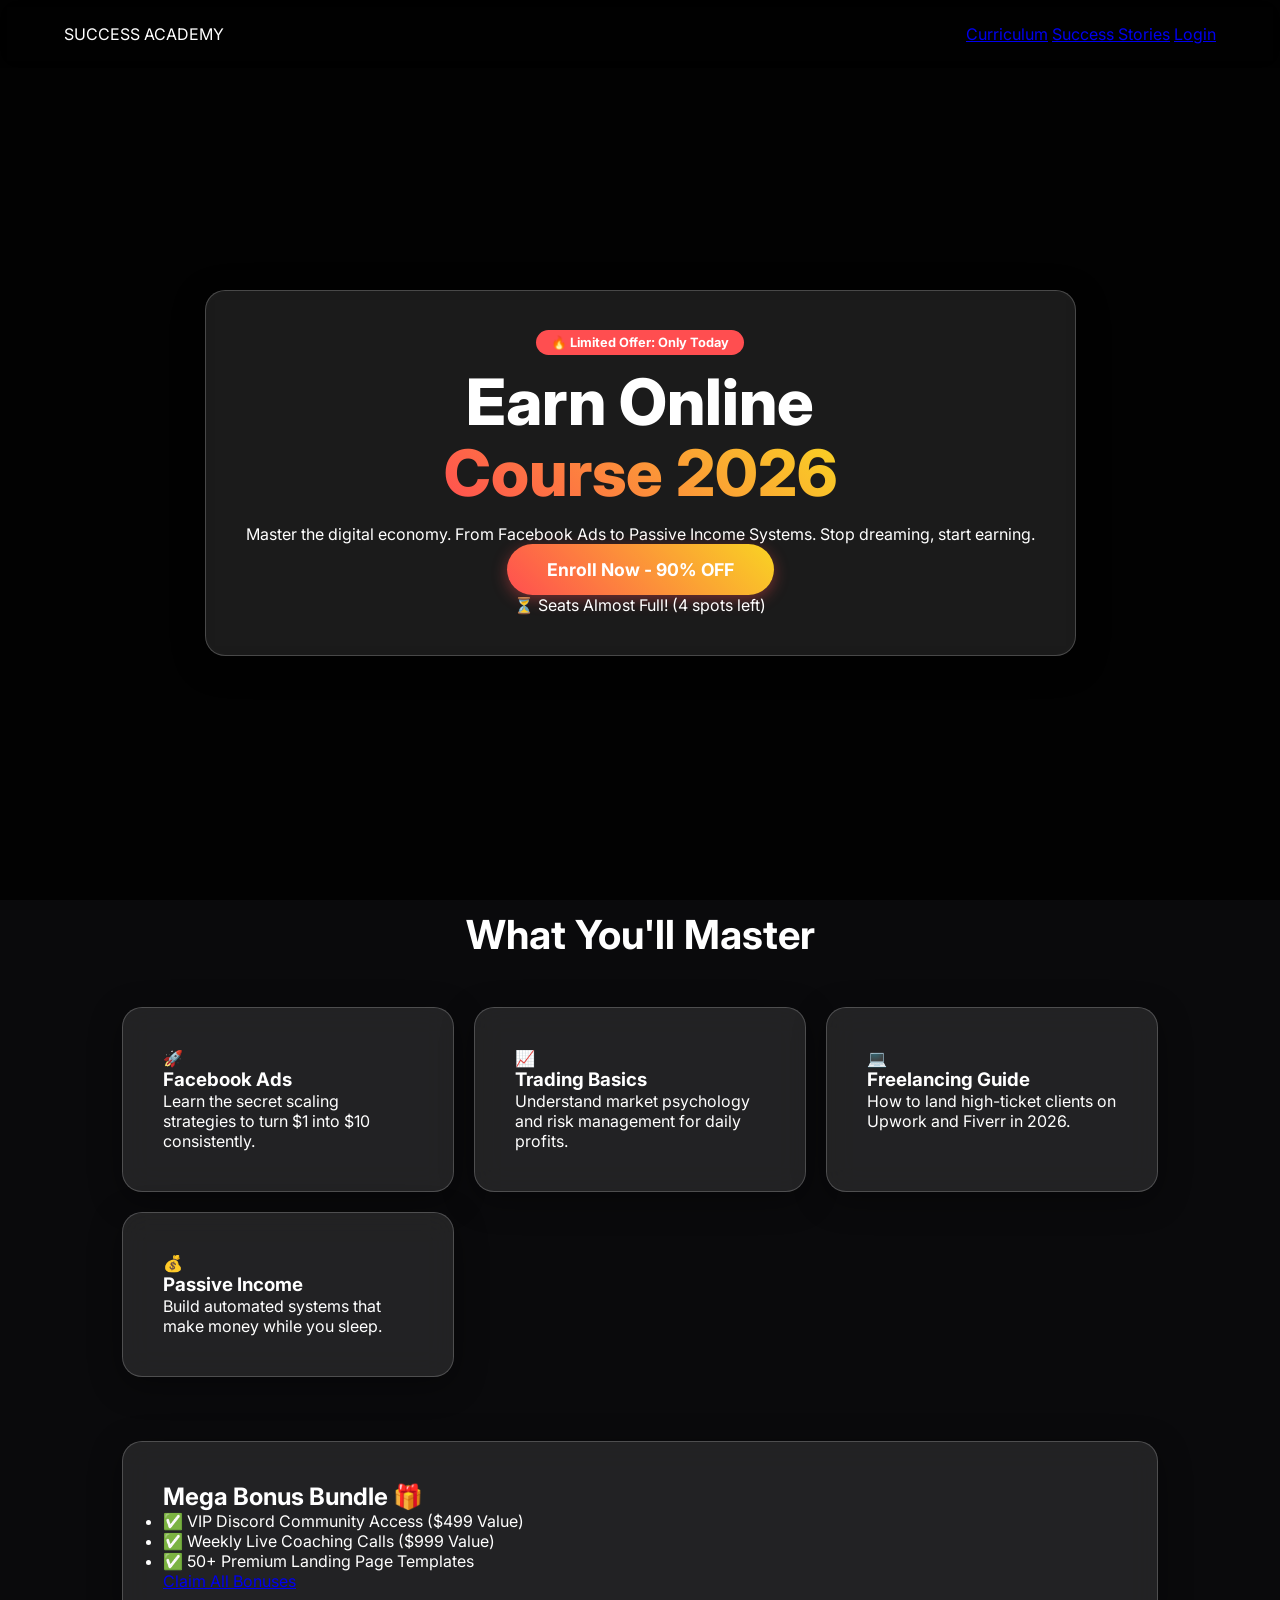
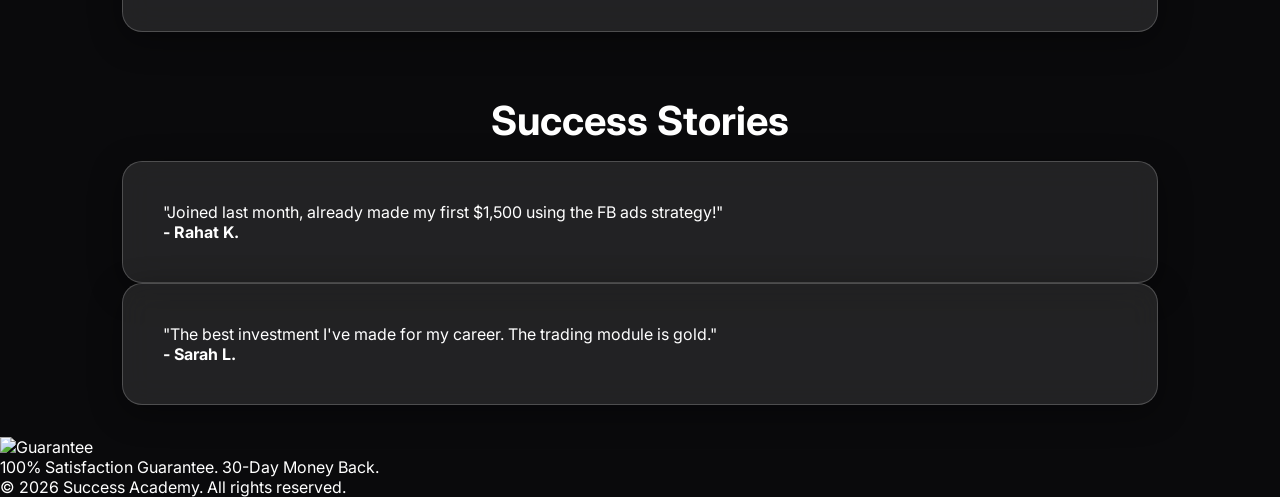
==== index.html @ ff8fad7e "first commit" ====
<!DOCTYPE html>
<html lang="en">
<head>
    <meta charset="UTF-8">
    <meta name="viewport" content="width=device-width, initial-scale=1.0">
    <title>Success Academy | Earn Online 2026</title>
    <link rel="stylesheet" href="style.css">
    <link href="https://fonts.googleapis.com/css2?family=Inter:wght@300;400;600;800&display=swap" rel="stylesheet">
</head>
<body>
    <div class="bg-overlay"></div>
    
    <nav class="glass-nav">
        <div class="logo">SUCCESS ACADEMY</div>
        <div class="nav-links">
            <a href="#features">Curriculum</a>
            <a href="#testimonials">Success Stories</a>
            <a href="payment.html" class="btn-small">Login</a>
        </div>
    </nav>

    <header class="hero">
        <div class="glass-card hero-content">
            <span class="badge">🔥 Limited Offer: Only Today</span>
            <h1>Earn Online <br><span class="gradient-text">Course 2026</span></h1>
            <p>Master the digital economy. From Facebook Ads to Passive Income Systems. Stop dreaming, start earning.</p>
            <div class="cta-group">
                <a href="payment.html" class="btn-primary">Enroll Now - 90% OFF</a>
                <p class="urgency-text">⏳ Seats Almost Full! (4 spots left)</p>
            </div>
        </div>
    </header>

    <section id="features" class="container">
        <h2 class="section-title">What You'll Master</h2>
        <div class="grid">
            <div class="glass-card feature-card">
                <div class="icon">🚀</div>
                <h3>Facebook Ads</h3>
                <p>Learn the secret scaling strategies to turn $1 into $10 consistently.</p>
            </div>
            <div class="glass-card feature-card">
                <div class="icon">📈</div>
                <h3>Trading Basics</h3>
                <p>Understand market psychology and risk management for daily profits.</p>
            </div>
           <div class="glass-card feature-card">
                <div class="icon">💻</div>
                <h3>Freelancing Guide</h3>
                <p>How to land high-ticket clients on Upwork and Fiverr in 2026.</p>
            </div>
           <div class="glass-card feature-card">
                <div class="icon">💰</div>
                <h3>Passive Income</h3>
                <p>Build automated systems that make money while you sleep.</p>
            </div>
        </div>
    </section>

    <section class="bonus-section container">
        <div class="glass-card bonus-card">
            <div class="bonus-content">
                <h2>Mega Bonus Bundle 🎁</h2>
                <ul>
                    <li>✅ VIP Discord Community Access ($499 Value)</li>
                    <li>✅ Weekly Live Coaching Calls ($999 Value)</li>
                    <li>✅ 50+ Premium Landing Page Templates</li>
                </ul>
                <a href="payment.html" class="btn-secondary">Claim All Bonuses</a>
            </div>
        </div>
    </section>

    <section id="testimonials" class="container">
        <h2 class="section-title">Success Stories</h2>
        <div class="testimonial-grid">
            <div class="glass-card review">
                <p>"Joined last month, already made my first $1,500 using the FB ads strategy!"</p>
                <h4>- Rahat K.</h4>
            </div>
            <div class="glass-card review">
                <p>"The best investment I've made for my career. The trading module is gold."</p>
                <h4>- Sarah L.</h4>
            </div>
        </div>
    </section>

    <footer class="glass-footer">
        <div class="guarantee">
            <img src="https://cdn-icons-png.flaticon.com/512/2558/2558313.png" alt="Guarantee" width="50">
            <p>100% Satisfaction Guarantee. 30-Day Money Back.</p>
        </div>
        <p>&copy; 2026 Success Academy. All rights reserved.</p>
    </footer>

    <script src="script.js"></script>
</body>
</html>
---- style.css ----
:root {
    --primary: #ff4e50;
    --secondary: #f9d423;
    --glass: rgba(255, 255, 255, 0.1);
    --glass-border: rgba(255, 255, 255, 0.2);
    --text: #ffffff;
}

* {
    margin: 0;
    padding: 0;
    box-sizing: border-box;
    font-family: 'Inter', sans-serif;
}

body {
    background-color: #0a0a0c;
    color: var(--text);
    overflow-x: hidden;
}

/* Background Floral Overlay */
.bg-overlay {
    position: fixed;
    top: 0;
    left: 0;
    width: 100%;
    height: 100%;
    background: linear-gradient(rgba(0,0,0,0.8), rgba(0,0,0,0.8)), 
                url('https://images.unsplash.com/photo-1522748906645-95d8adfd52c7?ixlib=rb-1.2.1&auto=format&fit=crop&w=1920&q=80');
    background-size: cover;
    z-index: -1;
}

.container {
    max-width: 1100px;
    margin: 0 auto;
    padding: 2rem;
}

/* Glassmorphism Effect */
.glass-card {
    background: var(--glass);
    backdrop-filter: blur(15px);
    -webkit-backdrop-filter: blur(15px);
    border: 1px solid var(--glass-border);
    border-radius: 20px;
    padding: 2.5rem;
    box-shadow: 0 8px 32px 0 rgba(0, 0, 0, 0.37);
    transition: transform 0.3s ease;
}

.glass-card:hover {
    transform: translateY(-5px) rotateX(2deg);
}

/* Header & Hero */
.glass-nav {
    display: flex;
    justify-content: space-between;
    align-items: center;
    padding: 1.5rem 5%;
    background: rgba(0, 0, 0, 0.3);
    backdrop-filter: blur(10px);
    position: sticky;
    top: 0;
    z-index: 100;
}

.hero {
    height: 90vh;
    display: flex;
    align-items: center;
    justify-content: center;
    text-align: center;
}

.hero h1 {
    font-size: 4rem;
    font-weight: 800;
    line-height: 1.1;
    margin: 1rem 0;
}

.gradient-text {
    background: linear-gradient(45deg, var(--primary), var(--secondary));
    -webkit-background-clip: text;
    -webkit-text-fill-color: transparent;
}

.badge {
    background: var(--primary);
    padding: 5px 15px;
    border-radius: 20px;
    font-size: 0.8rem;
    font-weight: bold;
}

/* Buttons */
.btn-primary {
    background: linear-gradient(45deg, #ff4e50, #f9d423);
    color: #fff;
    border: none;
    padding: 15px 40px;
    border-radius: 50px;
    font-size: 1.1rem;
    font-weight: bold;
    cursor: pointer;
    text-decoration: none;
    display: inline-block;
    transition: 0.3s;
    box-shadow: 0 4px 15px rgba(255, 78, 80, 0.4);
}

.btn-primary:hover {
    transform: scale(1.05);
    box-shadow: 0 6px 20px rgba(255, 78, 80, 0.6);
}

/* Features Grid */
.grid {
    display: grid;
    grid-template-columns: repeat(auto-fit, minmax(250px, 1fr));
    gap: 20px;
    margin-top: 3rem;
}

.section-title {
    text-align: center;
    font-size: 2.5rem;
    margin-bottom: 1rem;
}

/* Payment Page Specifics */
.payment-container {
    display: flex;
    justify-content: center;
    align-items: center;
    min-height: 100vh;
}

.payment-card {
    width: 100%;
    max-width: 500px;
    text-align: center;
}

.payment-methods {
    margin: 2rem 0;
    text-align: left;
}

.method {
    background: rgba(255, 255, 255, 0.05);
    padding: 15px;
    margin-bottom: 10px;
    border-radius: 10px;
    display: flex;
    justify-content: space-between;
}

.input-group {
    margin-top: 2rem;
}

input {
    width: 100%;
    padding: 15px;
    border-radius: 10px;
    border: 1px solid var(--glass-border);
    background: rgba(0, 0, 0, 0.3);
    color: white;
    margin: 10px 0;
}

/* Status Messages */
.status-box {
    margin-top: 1.5rem;
    padding: 15px;
    border-radius: 10px;
    display: none;
}

.success { background: rgba(46, 213, 115, 0.2); color: #2ed573; display: block; border: 1px solid #2ed573; }
.error { background: rgba(255, 71, 87, 0.2); color: #ff4757; display: block; border: 1px solid #ff4757; }
.loading { background: rgba(255, 255, 255, 0.1); color: #fff; display: block; }

.admin-btn {
    background: none;
    border: none;
    color: rgba(255,255,255,0.3);
    cursor: pointer;
    margin-top: 20px;
}

@media (max-width: 768px) {
    .hero h1 { font-size: 2.5rem; }
    .nav-links { display: none; }
}
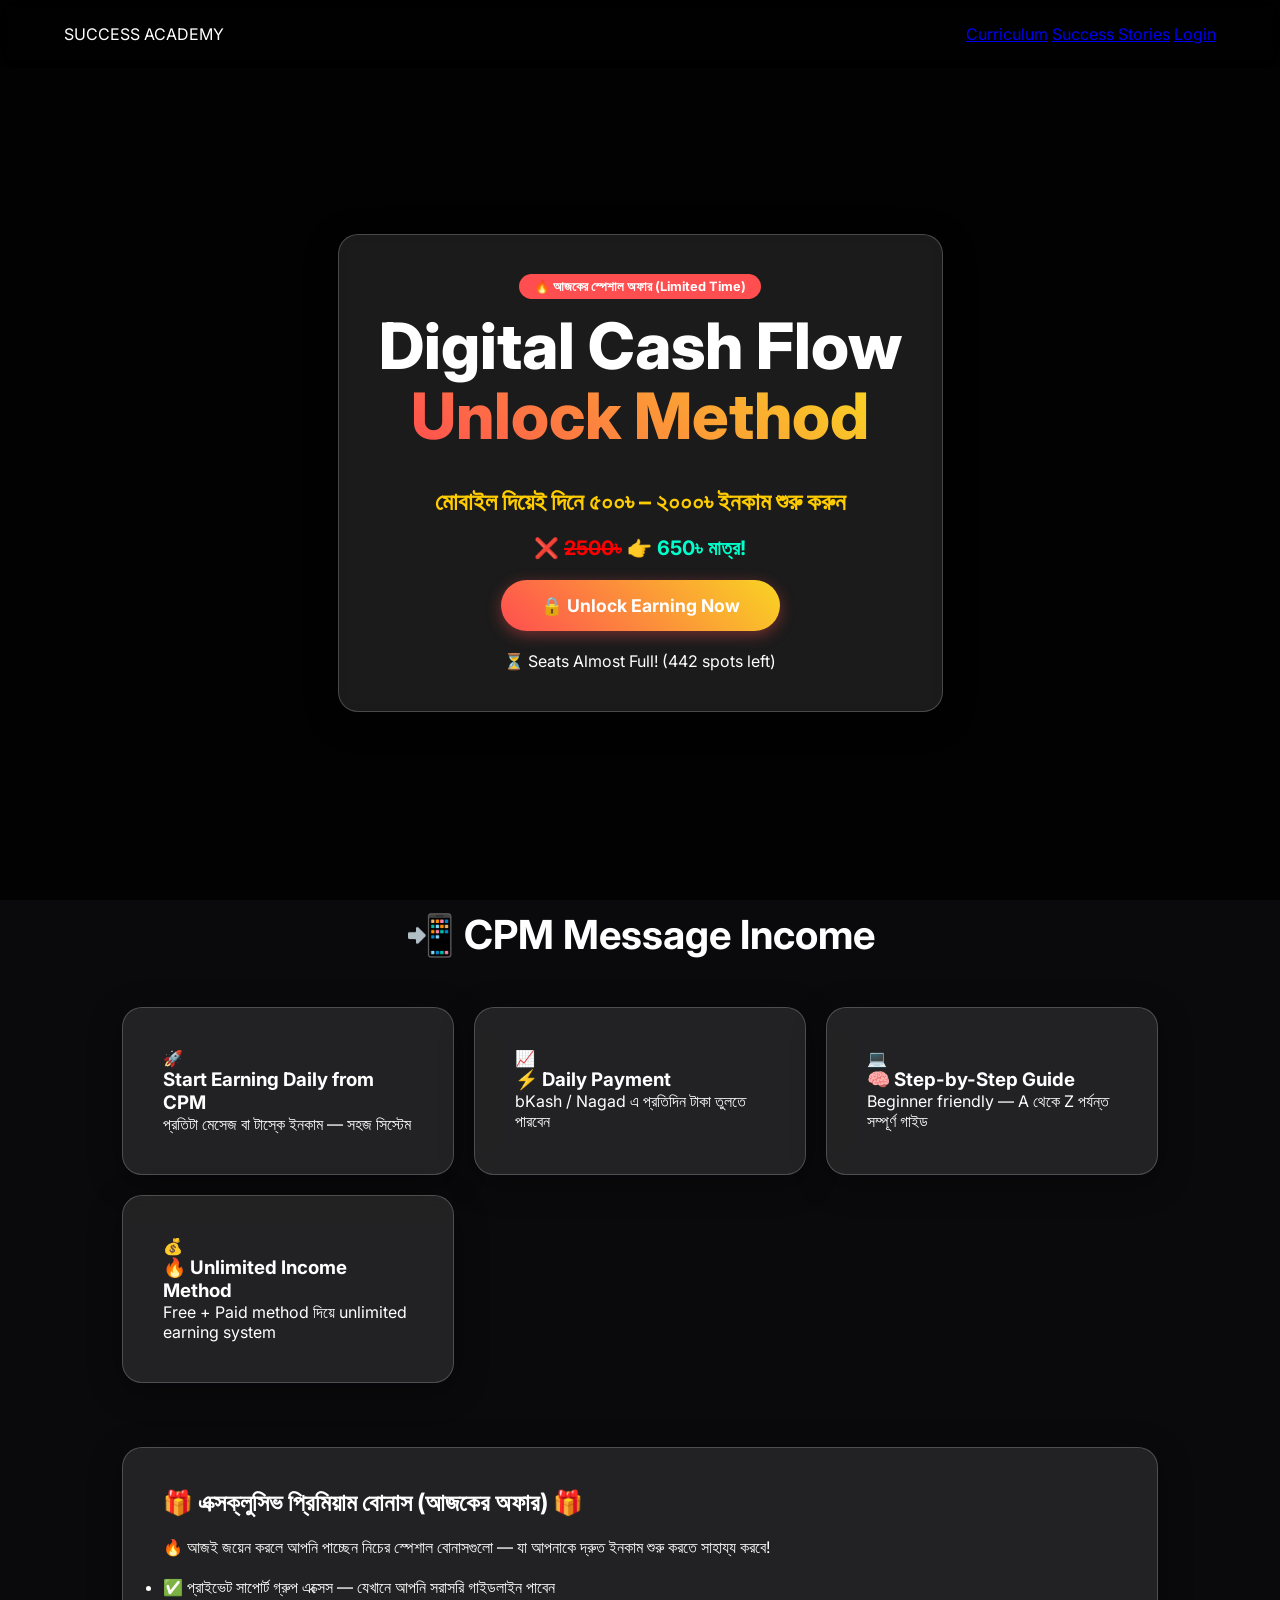
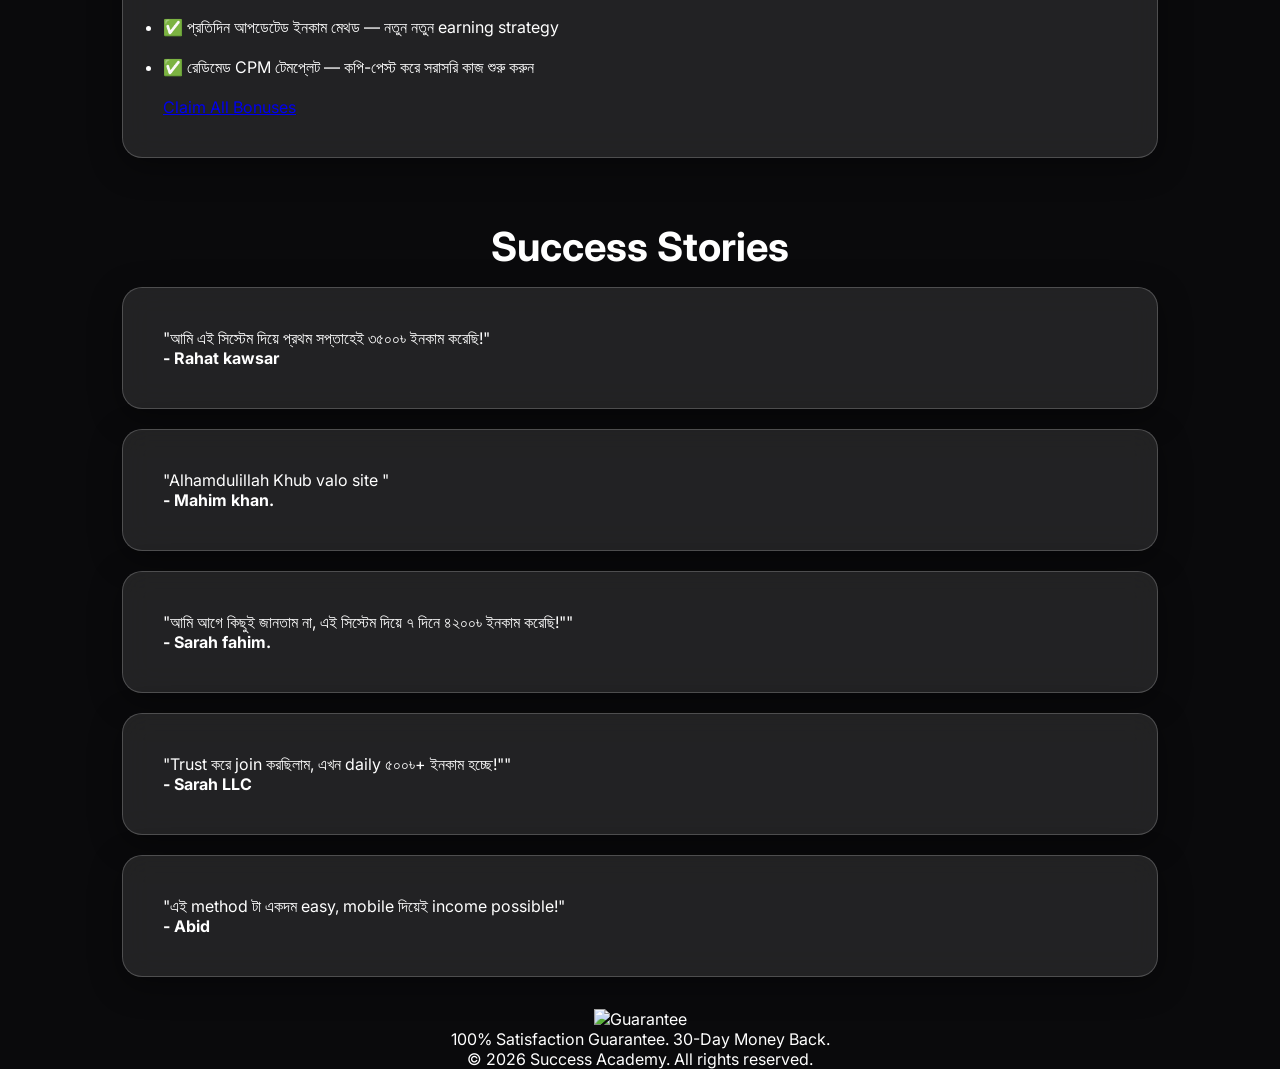
==== commit 9ab03ce0: "updet code" ====
--- a/index.html
+++ b/index.html
@@ -21,38 +21,47 @@
 
     <header class="hero">
         <div class="glass-card hero-content">
-            <span class="badge">🔥 Limited Offer: Only Today</span>
-            <h1>Earn Online <br><span class="gradient-text">Course 2026</span></h1>
-            <p>Master the digital economy. From Facebook Ads to Passive Income Systems. Stop dreaming, start earning.</p>
+            <span class="badge">🔥 আজকের স্পেশাল অফার (Limited Time)</span>
+            <h1>Digital Cash Flow<br><span class="gradient-text">Unlock Method</span></h1>
+            <br>
+            <h2 style="color:#ffcc00;">মোবাইল দিয়েই দিনে ৫০০৳ – ২০০০৳ ইনকাম শুরু করুন</h2>
+            <br>
+            <p style="font-size:20px; font-weight:bold;">
+❌ <span style="text-decoration: line-through; color:red;">2500৳</span>  
+👉 <span style="color:#00ffcc;">650৳ মাত্র!</span>
+</p>
+<br>
             <div class="cta-group">
-                <a href="payment.html" class="btn-primary">Enroll Now - 90% OFF</a>
-                <p class="urgency-text">⏳ Seats Almost Full! (4 spots left)</p>
+                <a href="payment.html" class="btn-primary">🔒 Unlock Earning Now</a>
+                <br>
+                <br>
+                <p class="urgency-text">⏳ Seats Almost Full! (442 spots left)</p>
             </div>
         </div>
     </header>
 
     <section id="features" class="container">
-        <h2 class="section-title">What You'll Master</h2>
+        <h2 class="section-title">📲 CPM Message Income</h2>
         <div class="grid">
             <div class="glass-card feature-card">
                 <div class="icon">🚀</div>
-                <h3>Facebook Ads</h3>
-                <p>Learn the secret scaling strategies to turn $1 into $10 consistently.</p>
+                <h3>Start Earning Daily from CPM</h3>
+                <p>প্রতিটা মেসেজ বা টাস্কে ইনকাম — সহজ সিস্টেম</p>
             </div>
             <div class="glass-card feature-card">
                 <div class="icon">📈</div>
-                <h3>Trading Basics</h3>
-                <p>Understand market psychology and risk management for daily profits.</p>
+                <h3>⚡ Daily Payment</h3>
+                <p>bKash / Nagad এ প্রতিদিন টাকা তুলতে পারবেন</p>
             </div>
            <div class="glass-card feature-card">
                 <div class="icon">💻</div>
-                <h3>Freelancing Guide</h3>
-                <p>How to land high-ticket clients on Upwork and Fiverr in 2026.</p>
+                <h3>🧠 Step-by-Step Guide</h3>
+                <p>Beginner friendly — A থেকে Z পর্যন্ত সম্পূর্ণ গাইড</p>
             </div>
            <div class="glass-card feature-card">
                 <div class="icon">💰</div>
-                <h3>Passive Income</h3>
-                <p>Build automated systems that make money while you sleep.</p>
+                <h3>🔥 Unlimited Income Method</h3>
+                <p>Free + Paid method দিয়ে unlimited earning system </p>
             </div>
         </div>
     </section>
@@ -60,12 +69,19 @@
     <section class="bonus-section container">
         <div class="glass-card bonus-card">
             <div class="bonus-content">
-                <h2>Mega Bonus Bundle 🎁</h2>
+                <h2>🎁 এক্সক্লুসিভ প্রিমিয়াম বোনাস (আজকের অফার) 🎁</h2>
+                <br>
+                <p>🔥 আজই জয়েন করলে আপনি পাচ্ছেন নিচের স্পেশাল বোনাসগুলো — যা আপনাকে দ্রুত ইনকাম শুরু করতে সাহায্য করবে!</p>
+                <br>
                 <ul>
-                    <li>✅ VIP Discord Community Access ($499 Value)</li>
-                    <li>✅ Weekly Live Coaching Calls ($999 Value)</li>
-                    <li>✅ 50+ Premium Landing Page Templates</li>
-                </ul>
+<li>✅ প্রাইভেট সাপোর্ট গ্রুপ এক্সেস — যেখানে আপনি সরাসরি গাইডলাইন পাবেন</li>
+<br>
+<li>✅ প্রতিদিন আপডেটেড ইনকাম মেথড — নতুন নতুন earning strategy</li>
+<br>
+<li>✅ রেডিমেড CPM টেমপ্লেট — কপি-পেস্ট করে সরাসরি কাজ শুরু করুন</li>
+<br>
+</ul>
+
                 <a href="payment.html" class="btn-secondary">Claim All Bonuses</a>
             </div>
         </div>
@@ -75,12 +91,28 @@
         <h2 class="section-title">Success Stories</h2>
         <div class="testimonial-grid">
             <div class="glass-card review">
-                <p>"Joined last month, already made my first $1,500 using the FB ads strategy!"</p>
-                <h4>- Rahat K.</h4>
+                <p>"আমি এই সিস্টেম দিয়ে প্রথম সপ্তাহেই ৩৫০০৳ ইনকাম করেছি!"</p>
+                <h4>- Rahat kawsar</h4>
             </div>
+            <br>
             <div class="glass-card review">
-                <p>"The best investment I've made for my career. The trading module is gold."</p>
-                <h4>- Sarah L.</h4>
+                <p>"Alhamdulillah Khub valo site "</p>
+                <h4>- Mahim khan.</h4>
+            </div>
+            <br>
+             <div class="glass-card review">
+                <p>"আমি আগে কিছুই জানতাম না, এই সিস্টেম দিয়ে ৭ দিনে ৪২০০৳ ইনকাম করেছি!""</p>
+                <h4>- Sarah fahim.</h4>
+            </div>
+            <br>
+             <div class="glass-card review">
+                <p>"Trust করে join করছিলাম, এখন daily ৫০০৳+ ইনকাম হচ্ছে!""</p>
+                <h4>- Sarah LLC</h4>
+            </div>
+            <br>
+             <div class="glass-card review">
+                <p>"এই method টা একদম easy, mobile দিয়েই income possible!"</p>
+                <h4>- Abid</h4>
             </div>
         </div>
     </section>
@@ -88,6 +120,7 @@
     <footer class="glass-footer">
         <div class="guarantee">
             <img src="https://cdn-icons-png.flaticon.com/512/2558/2558313.png" alt="Guarantee" width="50">
+            <br>
             <p>100% Satisfaction Guarantee. 30-Day Money Back.</p>
         </div>
         <p>&copy; 2026 Success Academy. All rights reserved.</p>
--- a/style.css
+++ b/style.css
@@ -66,6 +66,12 @@
     position: sticky;
     top: 0;
     z-index: 100;
+}
+.glass-footer {
+    display: flex;
+    flex-direction: column;
+    align-items: center;
+    text-align: center;
 }
 
 .hero {
